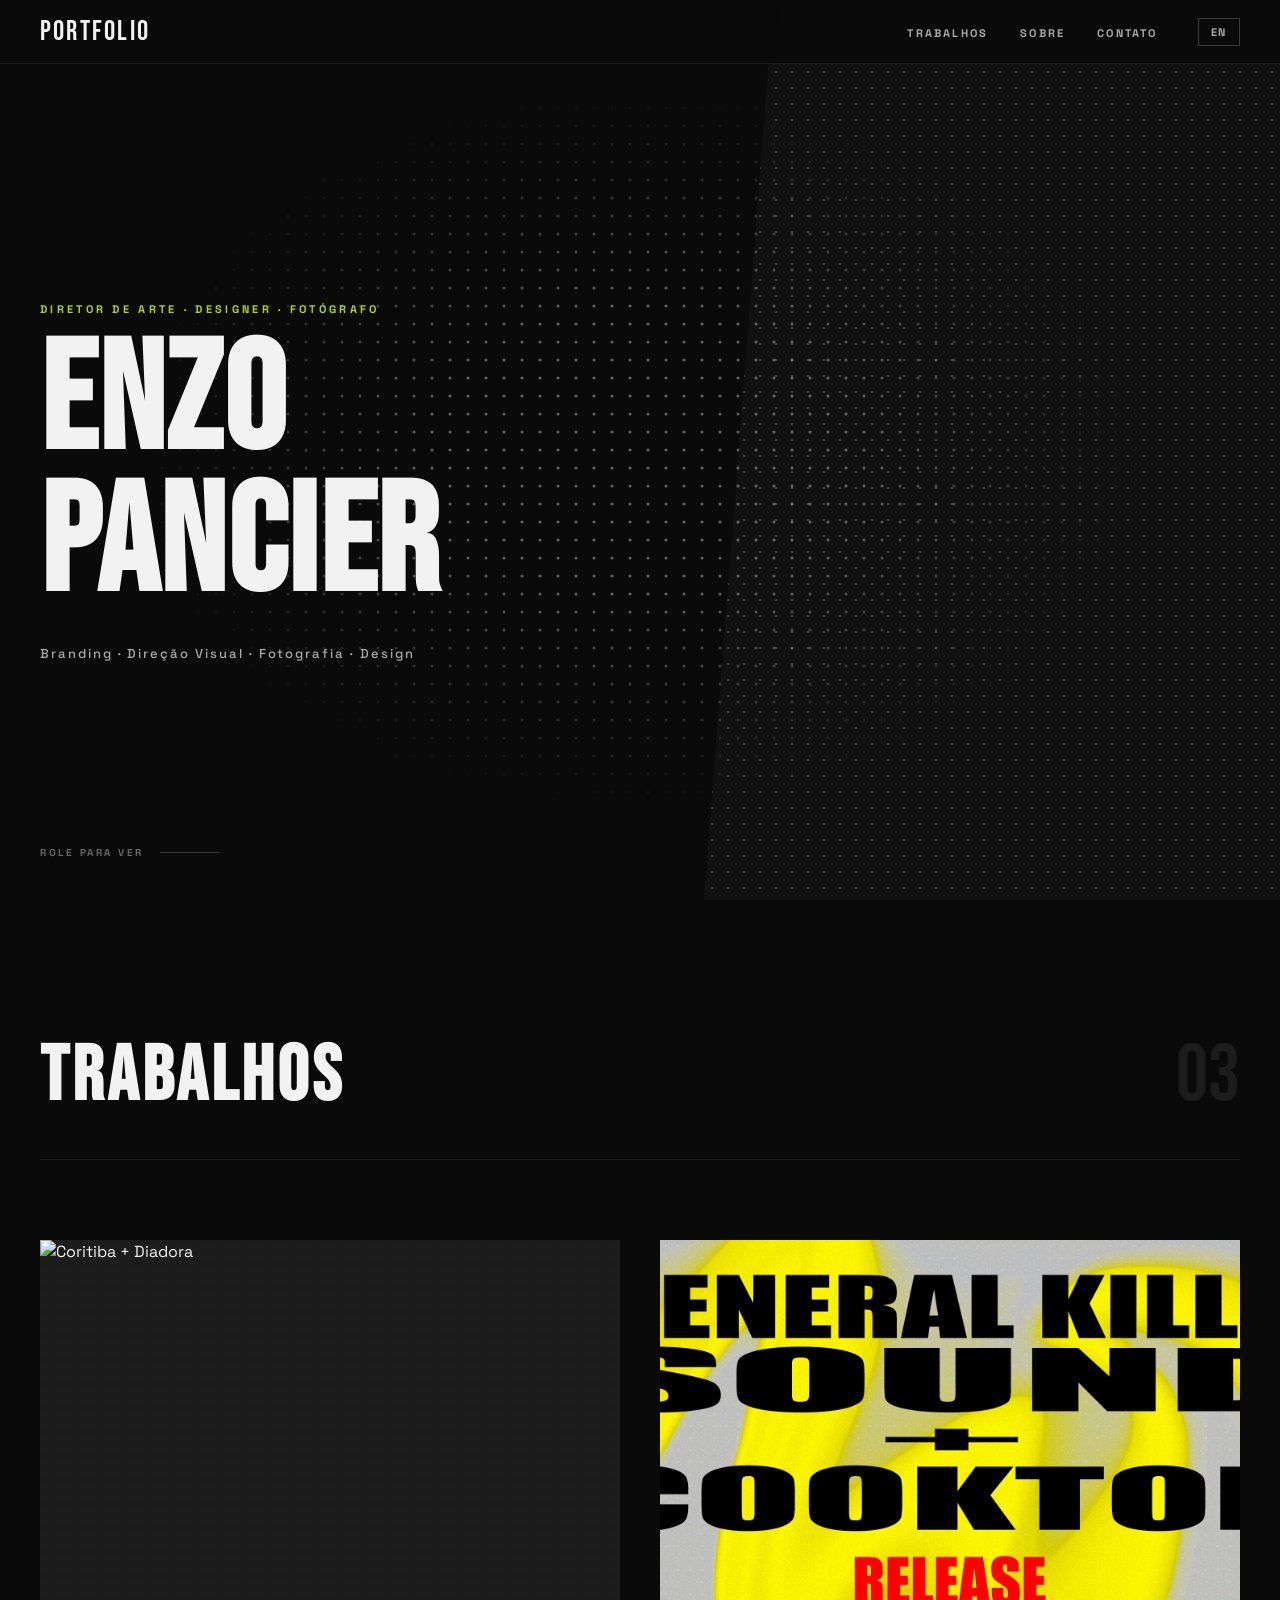
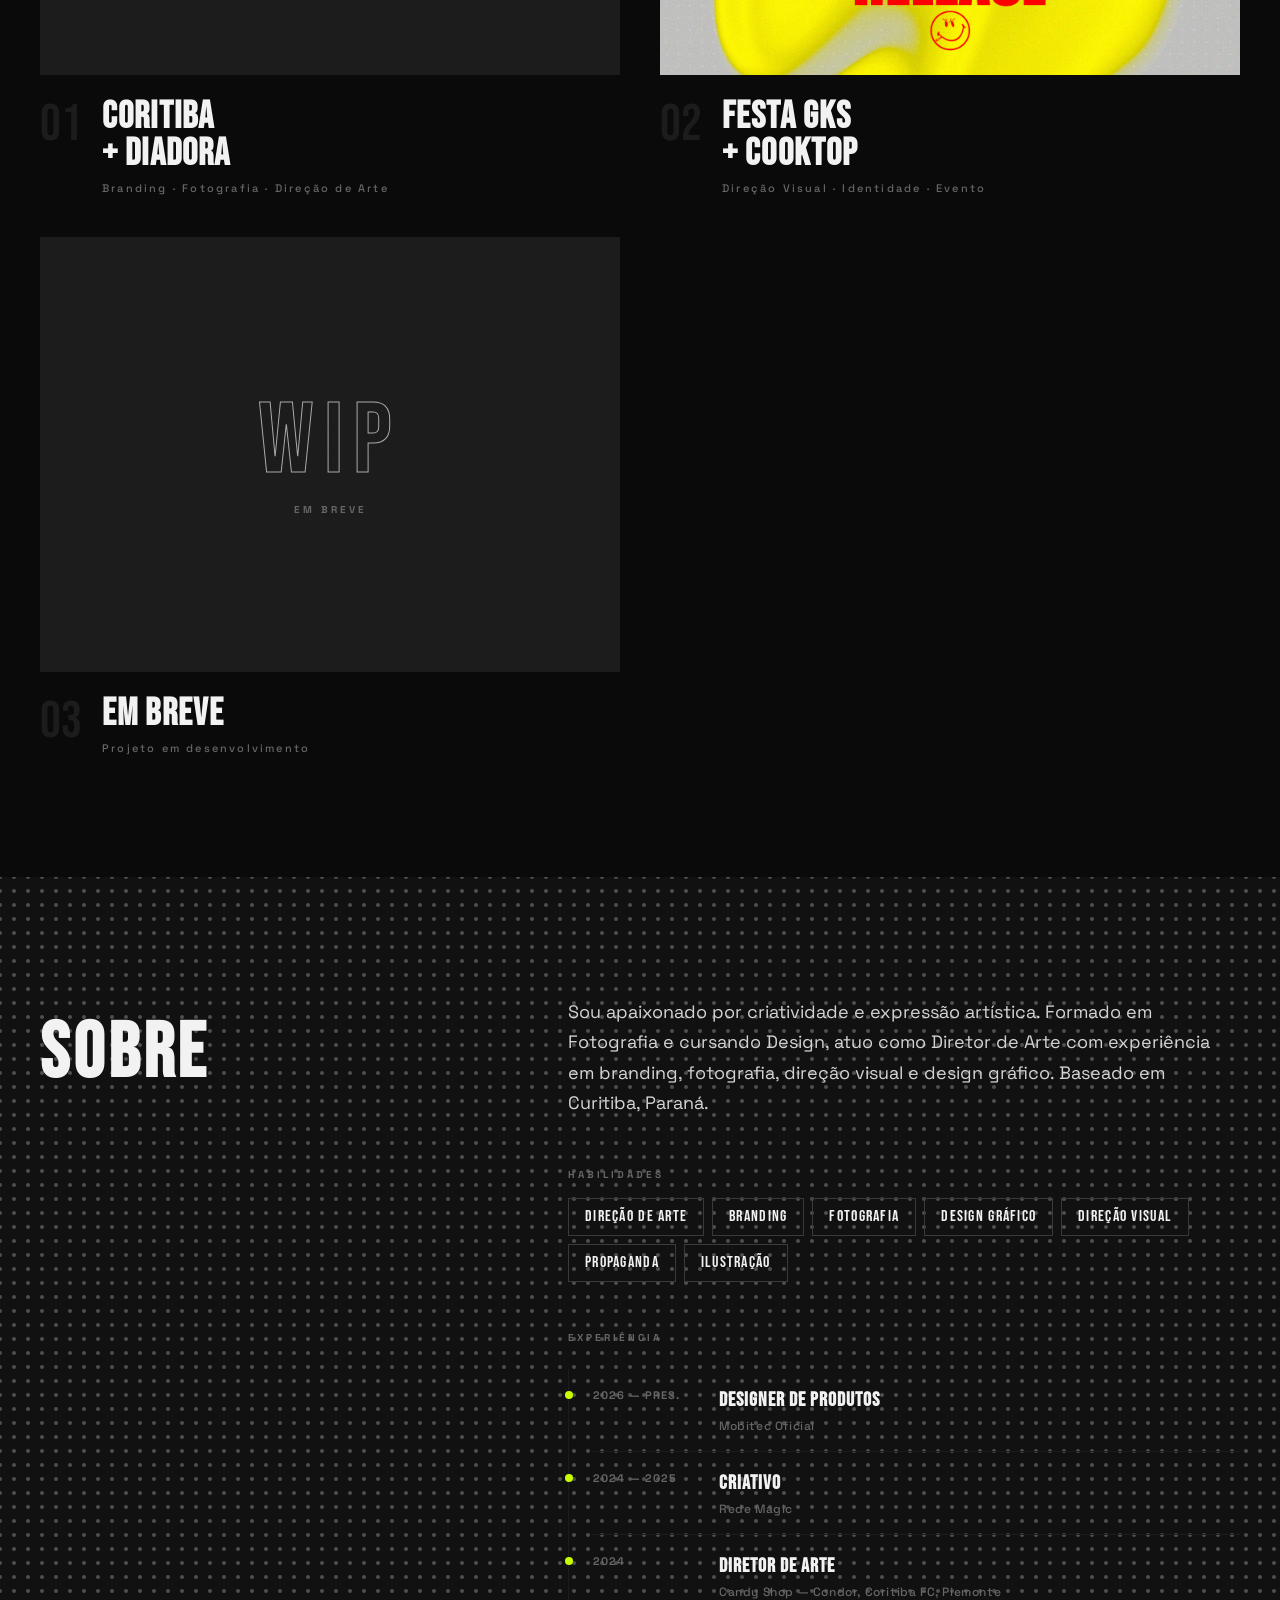
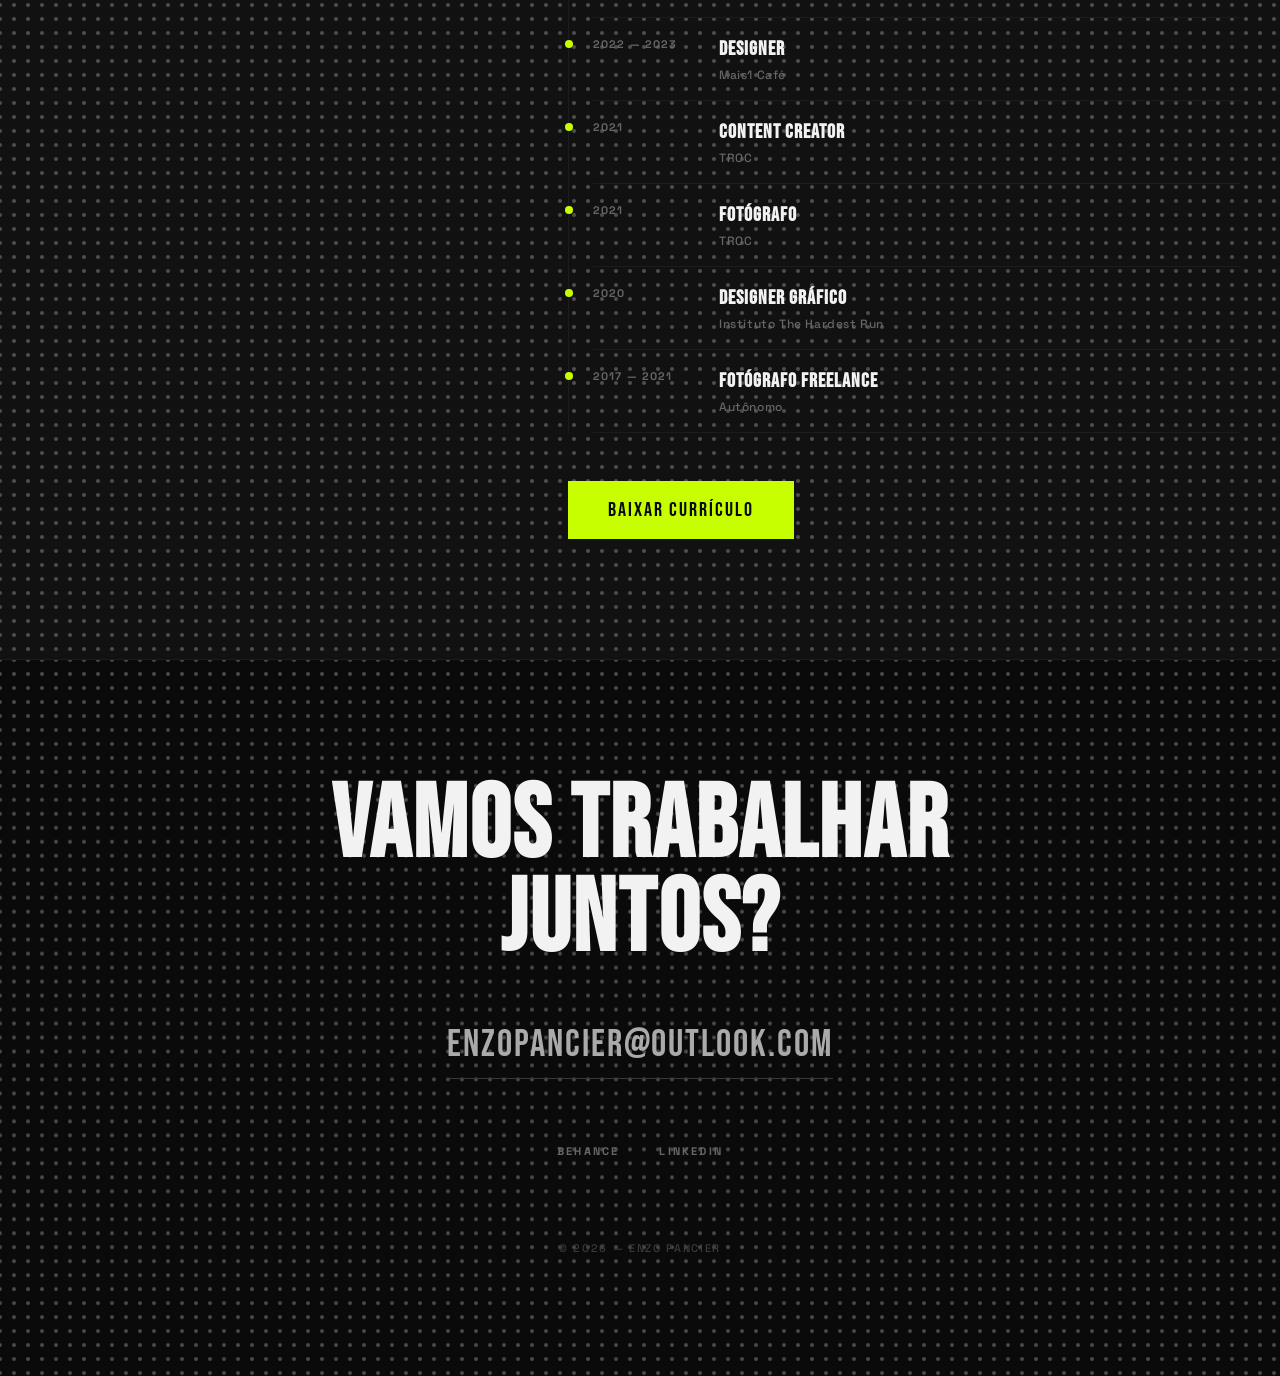
==== index.html @ 67cfd2a9 "Initial commit — portfolio site Enzo Pancier Static portfolio with two cases (Coritiba+Diadora, Fest" ====
<!DOCTYPE html>
<html lang="pt-BR" data-lang="pt">
<head>
  <meta charset="UTF-8" />
  <meta name="viewport" content="width=device-width, initial-scale=1.0" />
  <title>ENZO PANCIER — DIRETOR DE ARTE</title>
  <link rel="stylesheet" href="css/style.css" />
  <link rel="preconnect" href="https://fonts.googleapis.com" />
  <link rel="preconnect" href="https://fonts.gstatic.com" crossorigin />
  <link href="https://fonts.googleapis.com/css2?family=Bebas+Neue&family=Space+Grotesk:wght@400;500;700&display=swap" rel="stylesheet" />
</head>
<body>

  <!-- ░░ NAV ░░ -->
  <nav class="nav">
    <a href="#" class="nav__logo">PORTFOLIO</a>
    <div class="nav__right">
      <ul class="nav__links">
        <li><a href="#work"    data-pt="TRABALHOS" data-en="WORK">TRABALHOS</a></li>
        <li><a href="#about"   data-pt="SOBRE"     data-en="ABOUT">SOBRE</a></li>
        <li><a href="#contact" data-pt="CONTATO"   data-en="CONTACT">CONTATO</a></li>
      </ul>
      <button class="lang-toggle" id="langToggle">EN</button>
    </div>
  </nav>

  <!-- ░░ HERO ░░ -->
  <section class="hero" id="hero">
    <div class="hero__halftone"></div>
    <div class="hero__content">
      <p class="hero__label" data-pt="DIRETOR DE ARTE · DESIGNER · FOTÓGRAFO" data-en="ART DIRECTOR · DESIGNER · PHOTOGRAPHER">DIRETOR DE ARTE · DESIGNER · FOTÓGRAFO</p>
      <h1 class="hero__name">ENZO<br>PANCIER</h1>
      <p class="hero__sub" data-pt="Branding · Direção Visual · Fotografia · Design" data-en="Branding · Visual Direction · Photography · Design">Branding · Direção Visual · Fotografia · Design</p>
    </div>
    <div class="hero__scroll">
      <span data-pt="ROLE PARA VER" data-en="SCROLL DOWN">ROLE PARA VER</span>
      <div class="hero__scroll-line"></div>
    </div>
  </section>

  <!-- ░░ WORK ░░ -->
  <section class="work" id="work">
    <div class="work__header">
      <h2 data-pt="TRABALHOS" data-en="WORK">TRABALHOS</h2>
      <span class="work__count">03</span>
    </div>

    <div class="work__grid">

      <!-- CASE 01 -->
      <article class="case" data-index="01">
        <a href="CASES/coritiba-diadora.html" class="case__link">
          <div class="case__thumb">
            <div class="case__halftone"></div>
            <img src="CASES/Coritiba + Diadora/KV_MOVIMENTO.jpg" alt="Coritiba + Diadora" />
            <div class="case__overlay">
              <span data-pt="VER CASE" data-en="VIEW CASE">VER CASE →</span>
            </div>
          </div>
          <div class="case__info">
            <span class="case__num">01</span>
            <div>
              <h3 class="case__title">CORITIBA<br>+ DIADORA</h3>
              <p class="case__tags" data-pt="Branding · Fotografia · Direção de Arte" data-en="Branding · Photography · Art Direction">Branding · Fotografia · Direção de Arte</p>
            </div>
          </div>
        </a>
      </article>

      <!-- CASE 02 -->
      <article class="case" data-index="02">
        <a href="CASES/festa-gks-cooktop.html" class="case__link">
          <div class="case__thumb">
            <div class="case__halftone"></div>
            <img src="CASES/Festa GKS + Cooktop /CAPA 2.jpg" alt="Festa GKS + Cooktop" />
            <div class="case__overlay">
              <span data-pt="VER CASE" data-en="VIEW CASE">VER CASE →</span>
            </div>
          </div>
          <div class="case__info">
            <span class="case__num">02</span>
            <div>
              <h3 class="case__title">FESTA GKS<br>+ COOKTOP</h3>
              <p class="case__tags" data-pt="Direção Visual · Identidade · Evento" data-en="Visual Direction · Identity · Event">Direção Visual · Identidade · Evento</p>
            </div>
          </div>
        </a>
      </article>

      <!-- CASE 03 — WIP -->
      <article class="case case--wip" data-index="03">
        <div class="case__link">
          <div class="case__thumb">
            <div class="case__halftone"></div>
            <div class="case__wip-inner">
              <span class="case__wip-label">WIP</span>
              <p class="case__wip-sub" data-pt="EM BREVE" data-en="COMING SOON">EM BREVE</p>
            </div>
          </div>
          <div class="case__info">
            <span class="case__num">03</span>
            <div>
              <h3 class="case__title" data-pt="EM BREVE" data-en="COMING SOON">EM BREVE</h3>
              <p class="case__tags" data-pt="Projeto em desenvolvimento" data-en="Project in development">Projeto em desenvolvimento</p>
            </div>
          </div>
        </div>
      </article>

    </div>
  </section>

  <!-- ░░ ABOUT ░░ -->
  <section class="about" id="about">
    <div class="about__halftone"></div>
    <div class="about__inner">

      <div class="about__left">
        <h2 data-pt="SOBRE" data-en="ABOUT">SOBRE</h2>
      </div>

      <div class="about__right">
        <p class="about__bio" data-pt="Sou apaixonado por criatividade e expressão artística. Formado em Fotografia e cursando Design, atuo como Diretor de Arte com experiência em branding, fotografia, direção visual e design gráfico. Baseado em Curitiba, Paraná." data-en="I'm passionate about creativity and artistic expression. With a degree in Photography and currently studying Design, I work as an Art Director with experience in branding, photography, visual direction and graphic design. Based in Curitiba, Paraná.">
          Sou apaixonado por criatividade e expressão artística. Formado em Fotografia e cursando Design, atuo como Diretor de Arte com experiência em branding, fotografia, direção visual e design gráfico. Baseado em Curitiba, Paraná.
        </p>

        <div class="about__skills">
          <h4 data-pt="HABILIDADES" data-en="SKILLS">HABILIDADES</h4>
          <ul>
            <li>Direção de Arte</li>
            <li>Branding</li>
            <li>Fotografia</li>
            <li>Design Gráfico</li>
            <li>Direção Visual</li>
            <li>Propaganda</li>
            <li>Ilustração</li>
          </ul>
        </div>

        <!-- Timeline de Experiências -->
        <div class="about__exp">
          <h4 data-pt="EXPERIÊNCIA" data-en="EXPERIENCE">EXPERIÊNCIA</h4>
          <ul class="exp__list">
            <li class="exp__item">
              <span class="exp__year">2026 — <span data-pt="PRES." data-en="PRES.">PRES.</span></span>
              <div>
                <strong>Designer de Produtos</strong>
                <p>Mobitec Oficial</p>
              </div>
            </li>
            <li class="exp__item">
              <span class="exp__year">2024 — 2025</span>
              <div>
                <strong data-pt="Criativo" data-en="Creative">Criativo</strong>
                <p>Rede Magic</p>
              </div>
            </li>
            <li class="exp__item">
              <span class="exp__year">2024</span>
              <div>
                <strong data-pt="Diretor de Arte" data-en="Art Director">Diretor de Arte</strong>
                <p>Candy Shop — Condor, Coritiba FC, Piemonte</p>
              </div>
            </li>
            <li class="exp__item">
              <span class="exp__year">2022 — 2023</span>
              <div>
                <strong>Designer</strong>
                <p>Mais1 Café</p>
              </div>
            </li>
            <li class="exp__item">
              <span class="exp__year">2021</span>
              <div>
                <strong data-pt="Content Creator" data-en="Content Creator">Content Creator</strong>
                <p>TROC</p>
              </div>
            </li>
            <li class="exp__item">
              <span class="exp__year">2021</span>
              <div>
                <strong data-pt="Fotógrafo" data-en="Photographer">Fotógrafo</strong>
                <p>TROC</p>
              </div>
            </li>
            <li class="exp__item">
              <span class="exp__year">2020</span>
              <div>
                <strong data-pt="Designer Gráfico" data-en="Graphic Designer">Designer Gráfico</strong>
                <p>Instituto The Hardest Run</p>
              </div>
            </li>
            <li class="exp__item">
              <span class="exp__year">2017 — 2021</span>
              <div>
                <strong data-pt="Fotógrafo Freelance" data-en="Freelance Photographer">Fotógrafo Freelance</strong>
                <p data-pt="Autônomo" data-en="Self-employed">Autônomo</p>
              </div>
            </li>
          </ul>
        </div>

        <a href="Profile.pdf" target="_blank" class="btn" data-pt="BAIXAR CURRÍCULO" data-en="DOWNLOAD CV">BAIXAR CURRÍCULO</a>
      </div>

    </div>
  </section>

  <!-- ░░ CONTACT ░░ -->
  <footer class="contact" id="contact">
    <div class="contact__halftone"></div>
    <div class="contact__inner">
      <h2 data-pt="VAMOS TRABALHAR JUNTOS?" data-en="LET'S WORK TOGETHER?">VAMOS TRABALHAR<br>JUNTOS?</h2>
      <a href="mailto:enzopancier@outlook.com" class="contact__email">enzopancier@outlook.com</a>
      <div class="contact__social">
        <a href="https://www.behance.net/gallery/222666593/Portfolio-Enzo" target="_blank">BEHANCE</a>
        <a href="https://www.linkedin.com/in/enzo-roberto-pancier" target="_blank">LINKEDIN</a>
      </div>
      <p class="contact__copy">© 2026 — ENZO PANCIER</p>
    </div>
  </footer>

  <script src="js/main.js"></script>
</body>
</html>
---- css/style.css ----
/* =============================================
   ENZO PANCIER — PORTFOLIO
   Estética: Bold · Halftone · Tons de Cinza · Verde Neon
   ============================================= */

/* ── RESET & BASE ── */
*, *::before, *::after { box-sizing: border-box; margin: 0; padding: 0; }

:root {
  --black:   #0a0a0a;
  --gray-90: #111111;
  --gray-80: #1c1c1c;
  --gray-60: #3a3a3a;
  --gray-40: #666666;
  --gray-20: #aaaaaa;
  --gray-10: #d4d4d4;
  --white:   #f2f2f2;
  --accent:  #c8ff00;

  --font-display: 'Bebas Neue', sans-serif;
  --font-body:    'Space Grotesk', sans-serif;

  --nav-h: 64px;
}

html { scroll-behavior: smooth; }

body {
  background-color: var(--black);
  color: var(--white);
  font-family: var(--font-body);
  font-size: 16px;
  line-height: 1.5;
  overflow-x: hidden;
}

a { color: inherit; text-decoration: none; }
ul { list-style: none; }
img { display: block; width: 100%; height: 100%; object-fit: cover; }

/* ── HALFTONE MIXIN — reutilizável ── */
.hero__halftone,
.case__halftone,
.about__halftone,
.contact__halftone {
  position: absolute;
  inset: 0;
  pointer-events: none;
  z-index: 1;
  background-image:
    radial-gradient(circle, rgba(242,242,242,0.18) 1px, transparent 1px);
  background-size: 18px 18px;
}

/* Variante mais densa para seções escuras */
.about__halftone,
.contact__halftone {
  background-image:
    radial-gradient(circle, rgba(242,242,242,0.10) 1.5px, transparent 1.5px);
  background-size: 14px 14px;
}

/* Halftone que some nos cantos (vinheta) */
.hero__halftone {
  mask-image: radial-gradient(ellipse 80% 80% at 50% 50%, black 40%, transparent 100%);
  -webkit-mask-image: radial-gradient(ellipse 80% 80% at 50% 50%, black 40%, transparent 100%);
}

/* ── NAV ── */
.nav {
  position: fixed;
  top: 0; left: 0; right: 0;
  z-index: 100;
  height: var(--nav-h);
  display: flex;
  align-items: center;
  justify-content: space-between;
  padding: 0 40px;
  border-bottom: 1px solid var(--gray-80);
  background: rgba(10,10,10,0.88);
  backdrop-filter: blur(10px);
  -webkit-backdrop-filter: blur(10px);
}

.nav__logo {
  font-family: var(--font-display);
  font-size: 28px;
  letter-spacing: 0.08em;
  color: var(--white);
}

.nav__right {
  display: flex;
  align-items: center;
  gap: 40px;
}

.nav__links {
  display: flex;
  gap: 32px;
}

.nav__links a {
  font-family: var(--font-body);
  font-size: 11px;
  font-weight: 700;
  letter-spacing: 0.2em;
  color: var(--gray-20);
  transition: color 0.2s;
}
.nav__links a:hover { color: var(--white); }

.lang-toggle {
  font-family: var(--font-body);
  font-size: 11px;
  font-weight: 700;
  letter-spacing: 0.15em;
  background: none;
  border: 1px solid var(--gray-60);
  color: var(--gray-20);
  padding: 6px 12px;
  cursor: pointer;
  transition: all 0.2s;
}
.lang-toggle:hover {
  border-color: var(--white);
  color: var(--white);
}

/* ── HERO ── */
.hero {
  position: relative;
  min-height: 100vh;
  display: flex;
  align-items: center;
  justify-content: center;
  padding: var(--nav-h) 40px 0;
  overflow: hidden;
  background: var(--black);
}

/* Linha diagonal decorativa */
.hero::before {
  content: '';
  position: absolute;
  top: 0; right: 0;
  width: 45%;
  height: 100%;
  background: var(--gray-90);
  clip-path: polygon(12% 0, 100% 0, 100% 100%, 0% 100%);
  z-index: 0;
}

.hero::after {
  content: '';
  position: absolute;
  top: 0; right: 0;
  width: 45%;
  height: 100%;
  background-image:
    radial-gradient(circle, rgba(242,242,242,0.22) 1.5px, transparent 1.5px);
  background-size: 16px 16px;
  clip-path: polygon(12% 0, 100% 0, 100% 100%, 0% 100%);
  z-index: 1;
}

.hero__content {
  position: relative;
  z-index: 2;
  max-width: 1200px;
  width: 100%;
}

.hero__label {
  font-family: var(--font-body);
  font-size: 11px;
  font-weight: 700;
  letter-spacing: 0.3em;
  color: var(--gray-40);
  margin-bottom: 16px;
}

.hero__name {
  font-family: var(--font-display);
  font-size: clamp(80px, 12vw, 180px);
  line-height: 0.92;
  letter-spacing: 0.01em;
  color: var(--white);
  text-transform: uppercase;
}

.hero__sub {
  margin-top: 28px;
  font-size: 13px;
  font-weight: 500;
  letter-spacing: 0.15em;
  color: var(--gray-20);
}

.hero__scroll {
  position: absolute;
  bottom: 40px;
  left: 40px;
  z-index: 2;
  display: flex;
  align-items: center;
  gap: 16px;
}

.hero__scroll span {
  font-size: 10px;
  font-weight: 700;
  letter-spacing: 0.25em;
  color: var(--gray-40);
}

.hero__scroll-line {
  width: 60px;
  height: 1px;
  background: var(--gray-60);
  position: relative;
  overflow: hidden;
}

.hero__scroll-line::after {
  content: '';
  position: absolute;
  top: 0; left: -100%;
  width: 100%; height: 100%;
  background: var(--white);
  animation: scanline 2s infinite ease-in-out;
}

@keyframes scanline {
  0%   { left: -100%; }
  100% { left: 100%; }
}

/* ── WORK ── */
.work {
  padding: 120px 40px;
  max-width: 1400px;
  margin: 0 auto;
}

.work__header {
  display: flex;
  align-items: baseline;
  justify-content: space-between;
  margin-bottom: 80px;
  border-bottom: 1px solid var(--gray-80);
  padding-bottom: 24px;
}

.work__header h2 {
  font-family: var(--font-display);
  font-size: clamp(40px, 6vw, 80px);
  letter-spacing: 0.05em;
  color: var(--white);
}

.work__count {
  font-family: var(--font-display);
  font-size: 80px;
  color: var(--gray-80);
  line-height: 1;
}

.work__grid {
  display: grid;
  grid-template-columns: repeat(2, 1fr);
  gap: 40px;
}

/* ── CASE CARD ── */
.case {
  position: relative;
}

.case__link {
  display: block;
  transition: opacity 0.3s;
}
.case__link:hover .case__thumb img {
  transform: scale(1.04);
}
.case__link:hover .case__overlay {
  opacity: 1;
}

.case__thumb {
  position: relative;
  aspect-ratio: 4/3;
  overflow: hidden;
  background: var(--gray-80);
}

.case__thumb img {
  transition: transform 0.6s cubic-bezier(0.25,0.46,0.45,0.94);
}

.case__halftone {
  position: absolute;
  inset: 0;
  background-image:
    radial-gradient(circle, rgba(242,242,242,0.15) 1px, transparent 1px);
  background-size: 12px 12px;
  z-index: 1;
  mix-blend-mode: overlay;
  pointer-events: none;
}

.case__overlay {
  position: absolute;
  inset: 0;
  z-index: 3;
  background: rgba(10,10,10,0.75);
  display: flex;
  align-items: center;
  justify-content: center;
  opacity: 0;
  transition: opacity 0.3s;
}

.case__overlay span {
  font-family: var(--font-display);
  font-size: 32px;
  letter-spacing: 0.08em;
  color: var(--white);
}

.case__info {
  display: flex;
  align-items: flex-start;
  gap: 20px;
  padding: 24px 0 0;
}

.case__num {
  font-family: var(--font-display);
  font-size: 52px;
  color: var(--gray-80);
  line-height: 1;
  flex-shrink: 0;
}

.case__title {
  font-family: var(--font-display);
  font-size: clamp(28px, 3vw, 48px);
  line-height: 0.95;
  letter-spacing: 0.03em;
  color: var(--white);
  margin-bottom: 8px;
}

.case__tags {
  font-size: 11px;
  font-weight: 500;
  letter-spacing: 0.2em;
  color: var(--gray-40);
}

/* ── CASE WIP ── */
.case--wip .case__link {
  cursor: default;
}

.case__wip-inner {
  position: absolute;
  inset: 0;
  z-index: 2;
  display: flex;
  flex-direction: column;
  align-items: center;
  justify-content: center;
  gap: 10px;
}

.case__wip-label {
  font-family: var(--font-display);
  font-size: clamp(60px, 8vw, 100px);
  letter-spacing: 0.1em;
  color: transparent;
  -webkit-text-stroke: 1px var(--gray-20);
  line-height: 1;
}

.case__wip-sub {
  font-family: var(--font-body);
  font-size: 10px;
  font-weight: 700;
  letter-spacing: 0.3em;
  color: var(--gray-40);
}

/* ── ABOUT ── */
.about {
  position: relative;
  background: var(--gray-90);
  padding: 120px 40px;
  overflow: hidden;
}

.about__inner {
  position: relative;
  z-index: 2;
  max-width: 1200px;
  margin: 0 auto;
  display: grid;
  grid-template-columns: 1fr 1.5fr;
  gap: 80px;
  align-items: start;
}

.about__left h2 {
  font-family: var(--font-display);
  font-size: clamp(40px, 6vw, 80px);
  letter-spacing: 0.05em;
  color: var(--white);
  margin-bottom: 40px;
}

.about__wip {
  aspect-ratio: 3/4;
  background: var(--gray-80);
  display: flex;
  flex-direction: column;
  align-items: center;
  justify-content: center;
  gap: 12px;
  border: 1px dashed var(--gray-60);
  position: relative;
  overflow: hidden;
}

.about__wip::before {
  content: '';
  position: absolute;
  inset: 0;
  background-image:
    radial-gradient(circle, rgba(242,242,242,0.12) 1px, transparent 1px);
  background-size: 14px 14px;
}

.about__wip-label {
  font-family: var(--font-display);
  font-size: clamp(60px, 8vw, 100px);
  letter-spacing: 0.1em;
  color: transparent;
  -webkit-text-stroke: 1px var(--gray-40);
  position: relative;
  z-index: 1;
  line-height: 1;
}

.about__wip-sub {
  font-family: var(--font-body);
  font-size: 10px;
  font-weight: 700;
  letter-spacing: 0.3em;
  color: var(--gray-40);
  position: relative;
  z-index: 1;
}

.about__bio {
  font-size: 18px;
  line-height: 1.7;
  color: var(--gray-10);
  margin-bottom: 48px;
}

.about__skills {
  margin-bottom: 48px;
}

.about__skills h4 {
  font-family: var(--font-body);
  font-size: 10px;
  font-weight: 700;
  letter-spacing: 0.3em;
  color: var(--gray-40);
  margin-bottom: 16px;
}

.about__skills ul {
  display: flex;
  flex-wrap: wrap;
  gap: 8px;
}

.about__skills li {
  font-family: var(--font-display);
  font-size: 16px;
  letter-spacing: 0.08em;
  color: var(--white);
  border: 1px solid var(--gray-60);
  padding: 6px 16px;
}

/* ── BTN ── */
.btn {
  display: inline-block;
  font-family: var(--font-display);
  font-size: 20px;
  letter-spacing: 0.1em;
  color: var(--black);
  background: var(--white);
  padding: 14px 40px;
  transition: all 0.25s;
}

.btn:hover {
  background: var(--gray-10);
  transform: translate(-3px, -3px);
  box-shadow: 3px 3px 0 var(--gray-60);
}

/* ── CONTACT ── */
.contact {
  position: relative;
  background: var(--black);
  padding: 120px 40px;
  overflow: hidden;
  border-top: 1px solid var(--gray-80);
}

.contact__inner {
  position: relative;
  z-index: 2;
  max-width: 1200px;
  margin: 0 auto;
  text-align: center;
}

.contact__inner h2 {
  font-family: var(--font-display);
  font-size: clamp(48px, 8vw, 120px);
  line-height: 0.92;
  letter-spacing: 0.02em;
  color: var(--white);
  margin-bottom: 48px;
}

.contact__email {
  display: inline-block;
  font-family: var(--font-display);
  font-size: clamp(20px, 3vw, 40px);
  letter-spacing: 0.05em;
  color: var(--gray-20);
  border-bottom: 1px solid var(--gray-60);
  padding-bottom: 4px;
  margin-bottom: 64px;
  transition: color 0.2s, border-color 0.2s;
}
.contact__email:hover {
  color: var(--white);
  border-color: var(--white);
}

.contact__social {
  display: flex;
  justify-content: center;
  gap: 40px;
  margin-bottom: 80px;
}

.contact__social a {
  font-size: 11px;
  font-weight: 700;
  letter-spacing: 0.2em;
  color: var(--gray-40);
  transition: color 0.2s;
}
.contact__social a:hover { color: var(--white); }

.contact__copy {
  font-size: 11px;
  font-weight: 500;
  letter-spacing: 0.15em;
  color: var(--gray-60);
}

/* ── SCROLL REVEAL ── */
.reveal {
  opacity: 0;
  transform: translateY(40px);
  transition: opacity 0.7s ease, transform 0.7s ease;
}
.reveal.is-visible {
  opacity: 1;
  transform: translateY(0);
}

/* ── NAV ACTIVE ── */
.nav__links a.active {
  color: var(--white);
}

/* ── ACCENT: VERDE NEON ── */
/* Usado pontualmente para dar energia à paleta cinza */

.hero__label {
  color: var(--accent);
  opacity: 0.85;
}

.case__num {
  color: var(--gray-80);
}

/* Underline accent no hover dos cases */
.case__link:hover .case__title {
  -webkit-text-stroke: 1px var(--accent);
  color: transparent;
}

/* Btn accent */
.btn {
  background: var(--accent);
  color: var(--black);
}
.btn:hover {
  background: var(--white);
  box-shadow: 4px 4px 0 var(--accent);
}

/* Lang toggle accent */
.lang-toggle:hover {
  border-color: var(--accent);
  color: var(--accent);
}

/* Scroll line accent */
.hero__scroll-line::after {
  background: var(--accent);
}

/* Contact email accent hover */
.contact__email:hover {
  color: var(--accent);
  border-color: var(--accent);
}

/* ── EXPERIENCE TIMELINE ── */
.about__exp {
  margin-bottom: 48px;
}

.about__exp h4 {
  font-family: var(--font-body);
  font-size: 10px;
  font-weight: 700;
  letter-spacing: 0.3em;
  color: var(--gray-40);
  margin-bottom: 24px;
}

.exp__list {
  display: flex;
  flex-direction: column;
  gap: 0;
  border-left: 1px solid var(--gray-80);
  padding-left: 24px;
}

.exp__item {
  display: grid;
  grid-template-columns: 110px 1fr;
  gap: 16px;
  align-items: start;
  padding: 16px 0;
  border-bottom: 1px solid var(--gray-80);
  position: relative;
}

.exp__item::before {
  content: '';
  position: absolute;
  left: -28px;
  top: 22px;
  width: 8px;
  height: 8px;
  background: var(--accent);
  border-radius: 50%;
}

.exp__year {
  font-family: var(--font-body);
  font-size: 11px;
  font-weight: 700;
  letter-spacing: 0.1em;
  color: var(--gray-40);
  padding-top: 2px;
}

.exp__item strong {
  display: block;
  font-family: var(--font-display);
  font-size: 20px;
  letter-spacing: 0.05em;
  color: var(--white);
  margin-bottom: 2px;
}

.exp__item p {
  font-size: 12px;
  font-weight: 500;
  color: var(--gray-40);
  letter-spacing: 0.05em;
}

/* ── RESPONSIVE ── */
@media (max-width: 900px) {
  .nav { padding: 0 24px; }
  .nav__links { gap: 20px; }

  .hero { padding-top: var(--nav-h); }
  .hero::before, .hero::after { display: none; }
  .hero__content { text-align: center; }
  .hero__scroll { left: 50%; transform: translateX(-50%); }

  .work { padding: 80px 24px; }
  .work__grid { grid-template-columns: 1fr; gap: 60px; }

  .about { padding: 80px 24px; }
  .about__inner { grid-template-columns: 1fr; gap: 48px; }

  .contact { padding: 80px 24px; }
}

@media (max-width: 480px) {
  .nav__links { display: none; }
  .hero__name { font-size: clamp(60px, 16vw, 100px); }
}
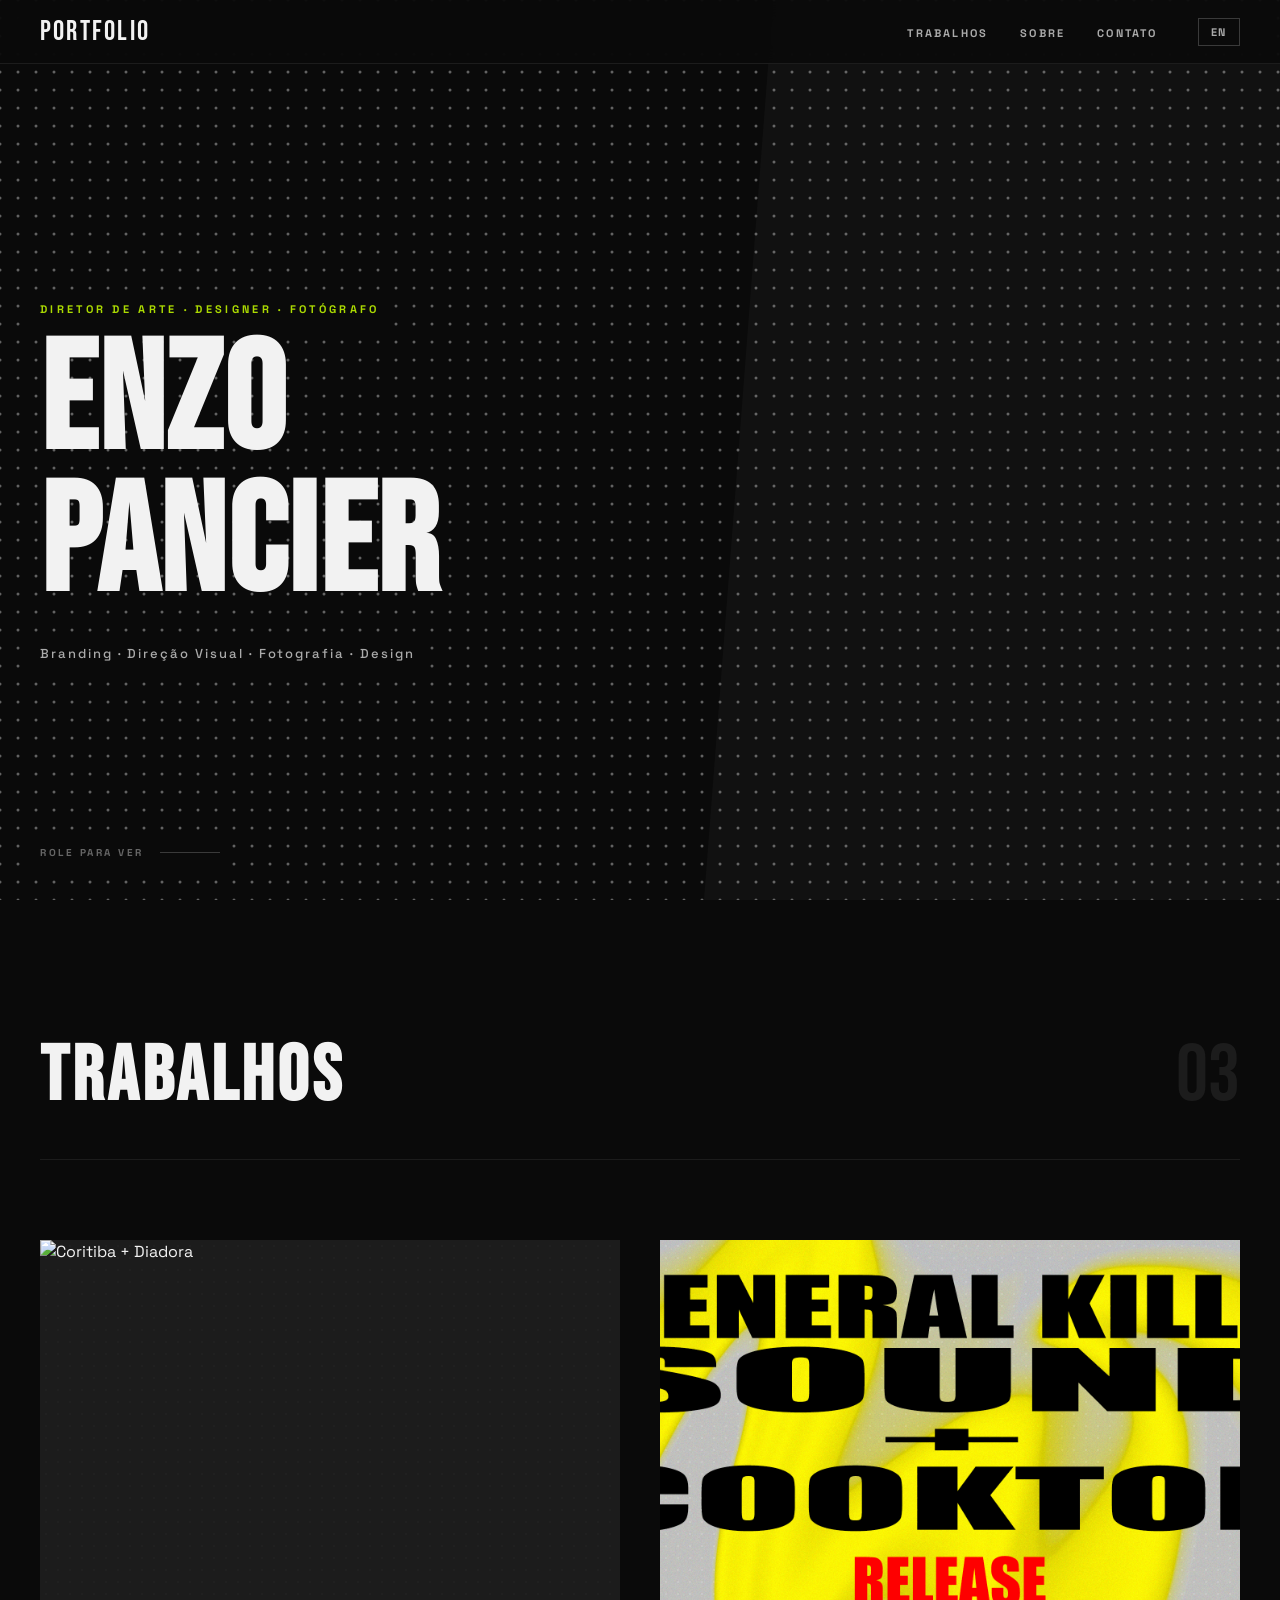
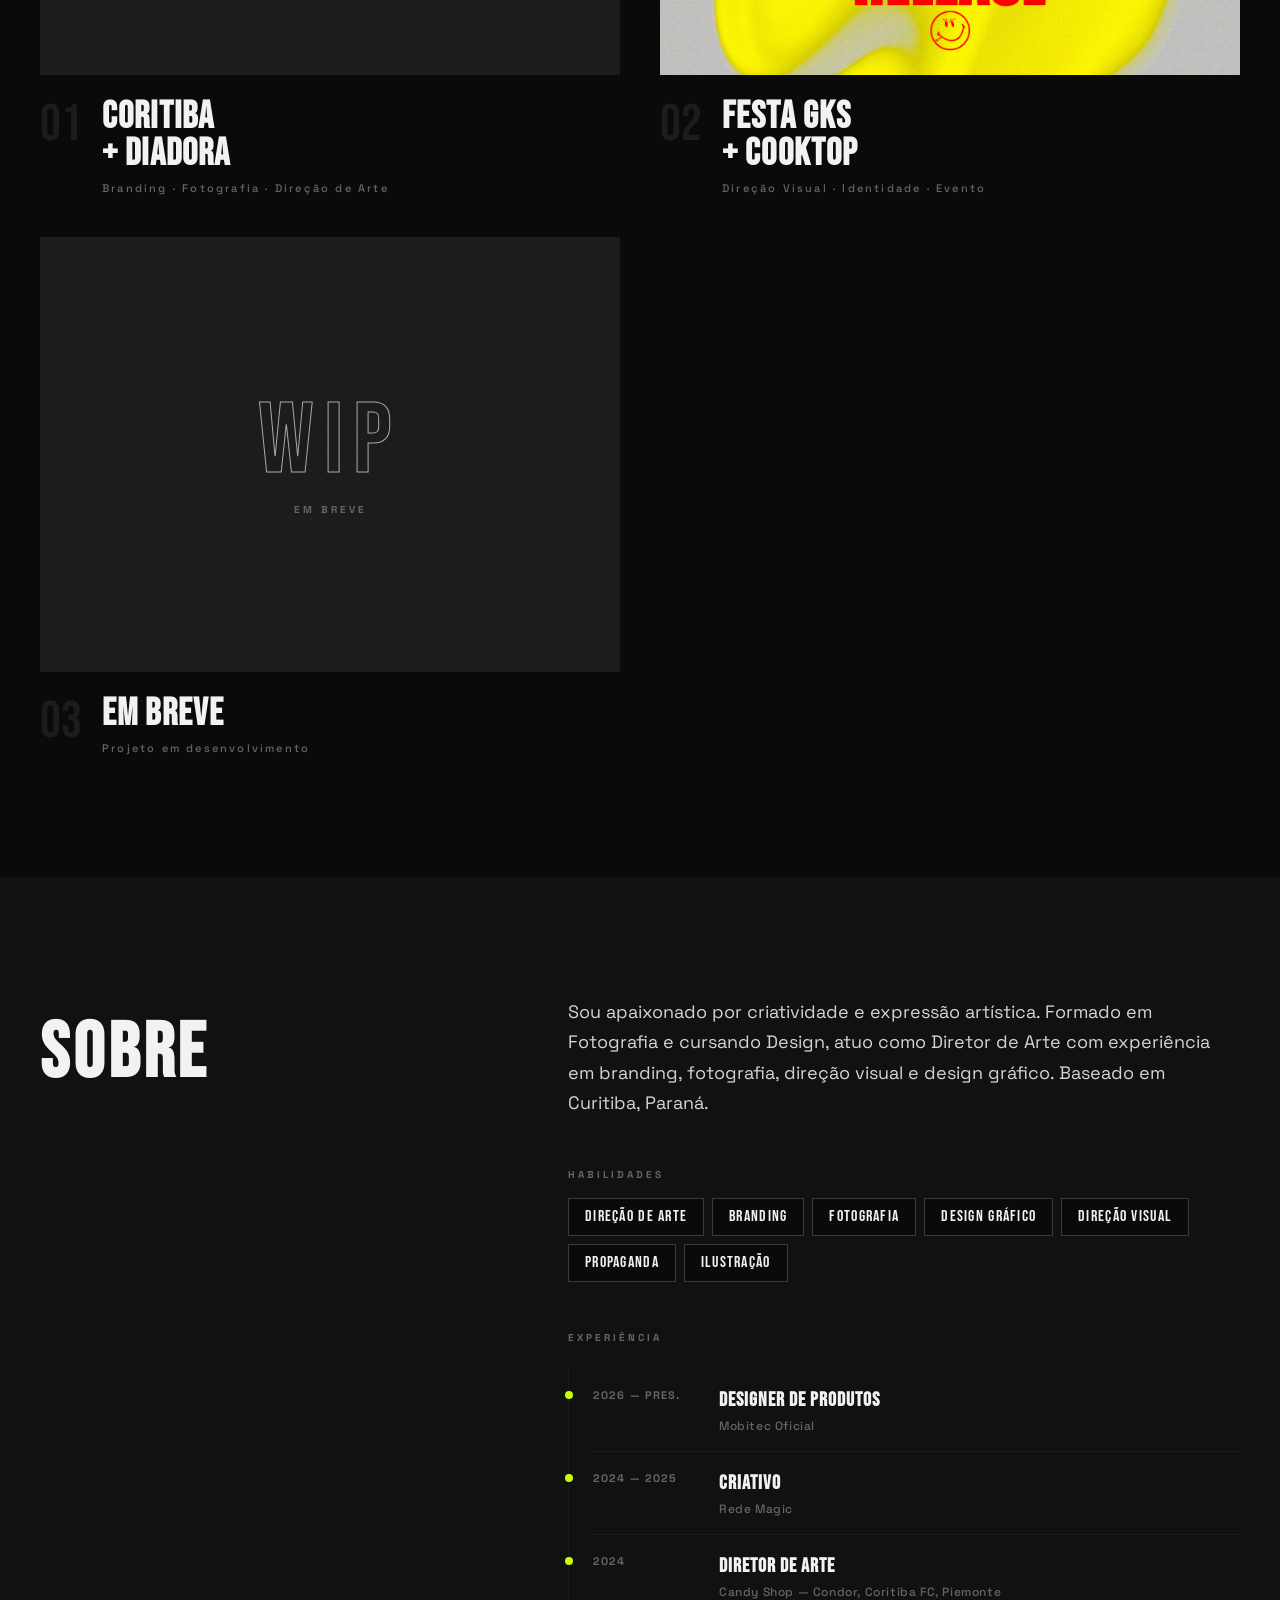
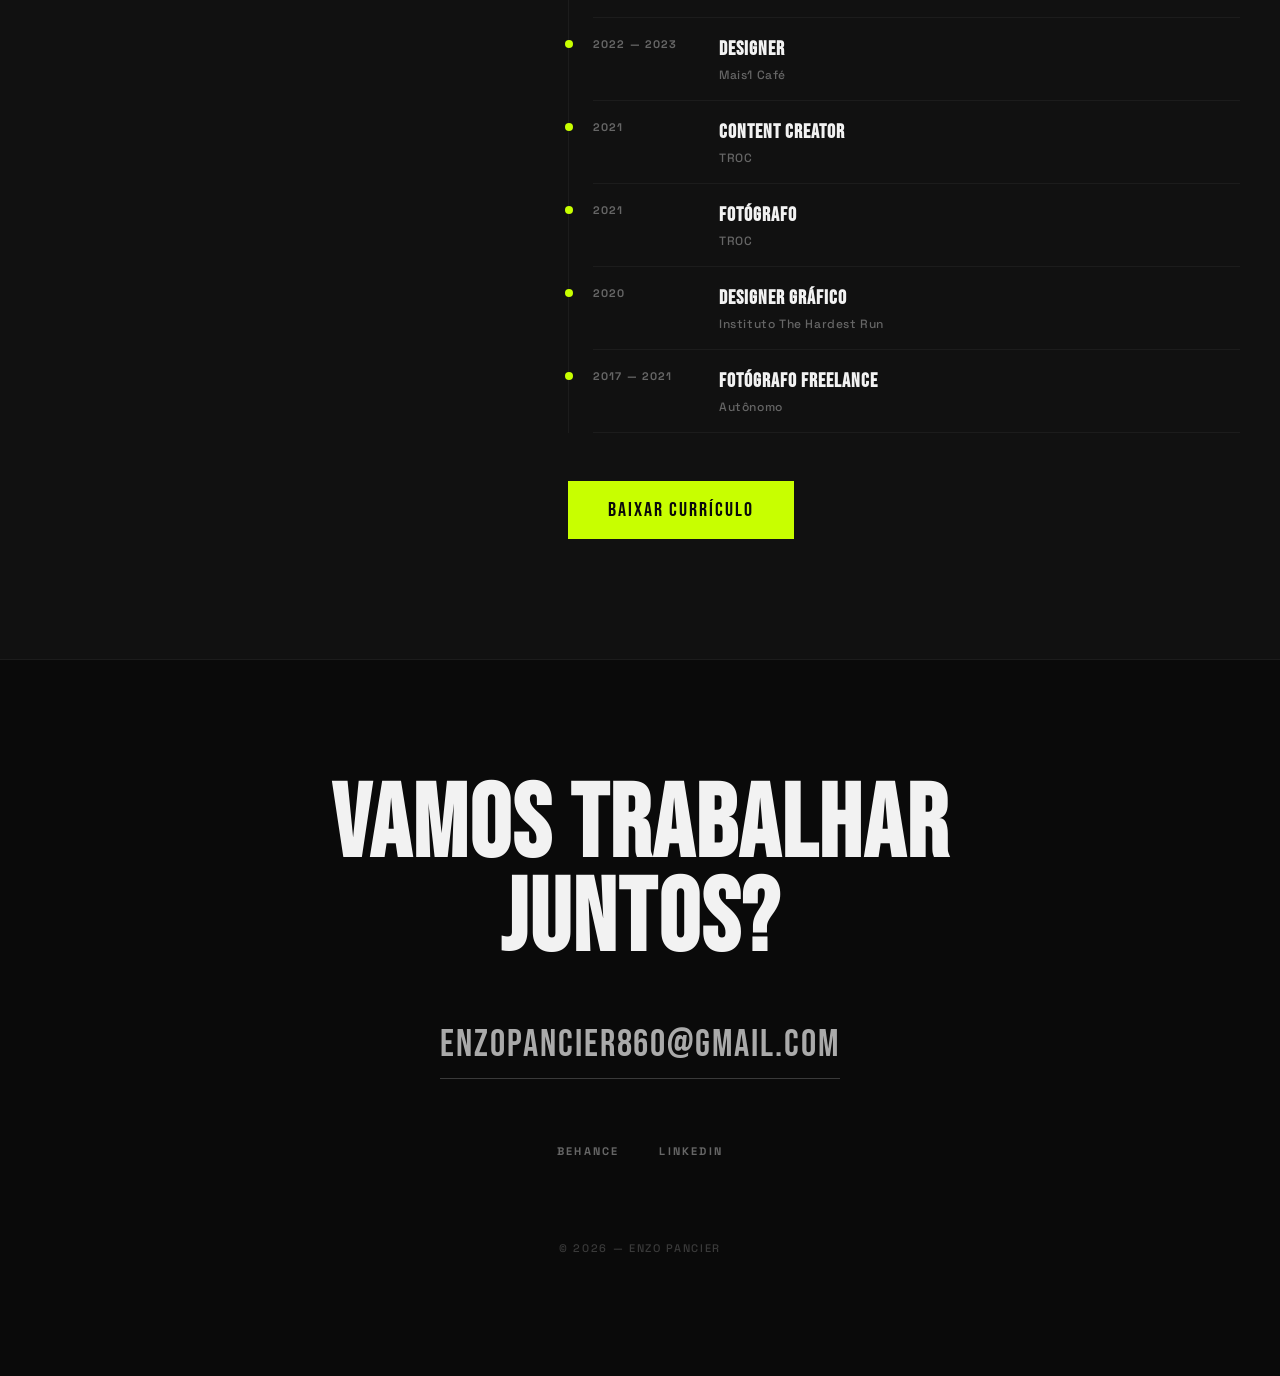
==== commit d9fb144b: "Refine halftone exclusions, fix contact alignment, update email - Fix exclusion zone misalignment on" ====
--- a/index.html
+++ b/index.html
@@ -211,7 +211,7 @@
     <div class="contact__halftone"></div>
     <div class="contact__inner">
       <h2 data-pt="VAMOS TRABALHAR JUNTOS?" data-en="LET'S WORK TOGETHER?">VAMOS TRABALHAR<br>JUNTOS?</h2>
-      <a href="mailto:enzopancier@outlook.com" class="contact__email">enzopancier@outlook.com</a>
+      <a href="mailto:enzopancier860@gmail.com" class="contact__email">enzopancier860@gmail.com</a>
       <div class="contact__social">
         <a href="https://www.behance.net/gallery/222666593/Portfolio-Enzo" target="_blank">BEHANCE</a>
         <a href="https://www.linkedin.com/in/enzo-roberto-pancier" target="_blank">LINKEDIN</a>
--- a/css/style.css
+++ b/css/style.css
@@ -38,11 +38,8 @@
 ul { list-style: none; }
 img { display: block; width: 100%; height: 100%; object-fit: cover; }
 
-/* ── HALFTONE MIXIN — reutilizável ── */
-.hero__halftone,
-.case__halftone,
-.about__halftone,
-.contact__halftone {
+/* ── HALFTONE — apenas case thumbs usam CSS; hero/about/contact usam canvas JS ── */
+.case__halftone {
   position: absolute;
   inset: 0;
   pointer-events: none;
@@ -50,20 +47,6 @@
   background-image:
     radial-gradient(circle, rgba(242,242,242,0.18) 1px, transparent 1px);
   background-size: 18px 18px;
-}
-
-/* Variante mais densa para seções escuras */
-.about__halftone,
-.contact__halftone {
-  background-image:
-    radial-gradient(circle, rgba(242,242,242,0.10) 1.5px, transparent 1.5px);
-  background-size: 14px 14px;
-}
-
-/* Halftone que some nos cantos (vinheta) */
-.hero__halftone {
-  mask-image: radial-gradient(ellipse 80% 80% at 50% 50%, black 40%, transparent 100%);
-  -webkit-mask-image: radial-gradient(ellipse 80% 80% at 50% 50%, black 40%, transparent 100%);
 }
 
 /* ── NAV ── */
@@ -151,18 +134,7 @@
   z-index: 0;
 }
 
-.hero::after {
-  content: '';
-  position: absolute;
-  top: 0; right: 0;
-  width: 45%;
-  height: 100%;
-  background-image:
-    radial-gradient(circle, rgba(242,242,242,0.22) 1.5px, transparent 1.5px);
-  background-size: 16px 16px;
-  clip-path: polygon(12% 0, 100% 0, 100% 100%, 0% 100%);
-  z-index: 1;
-}
+/* hero::after removed — JS canvas handles dots, clipped to match the diagonal */
 
 .hero__content {
   position: relative;
@@ -496,6 +468,7 @@
   color: var(--white);
   border: 1px solid var(--gray-60);
   padding: 6px 16px;
+  background: var(--black);
 }
 
 /* ── BTN ── */
